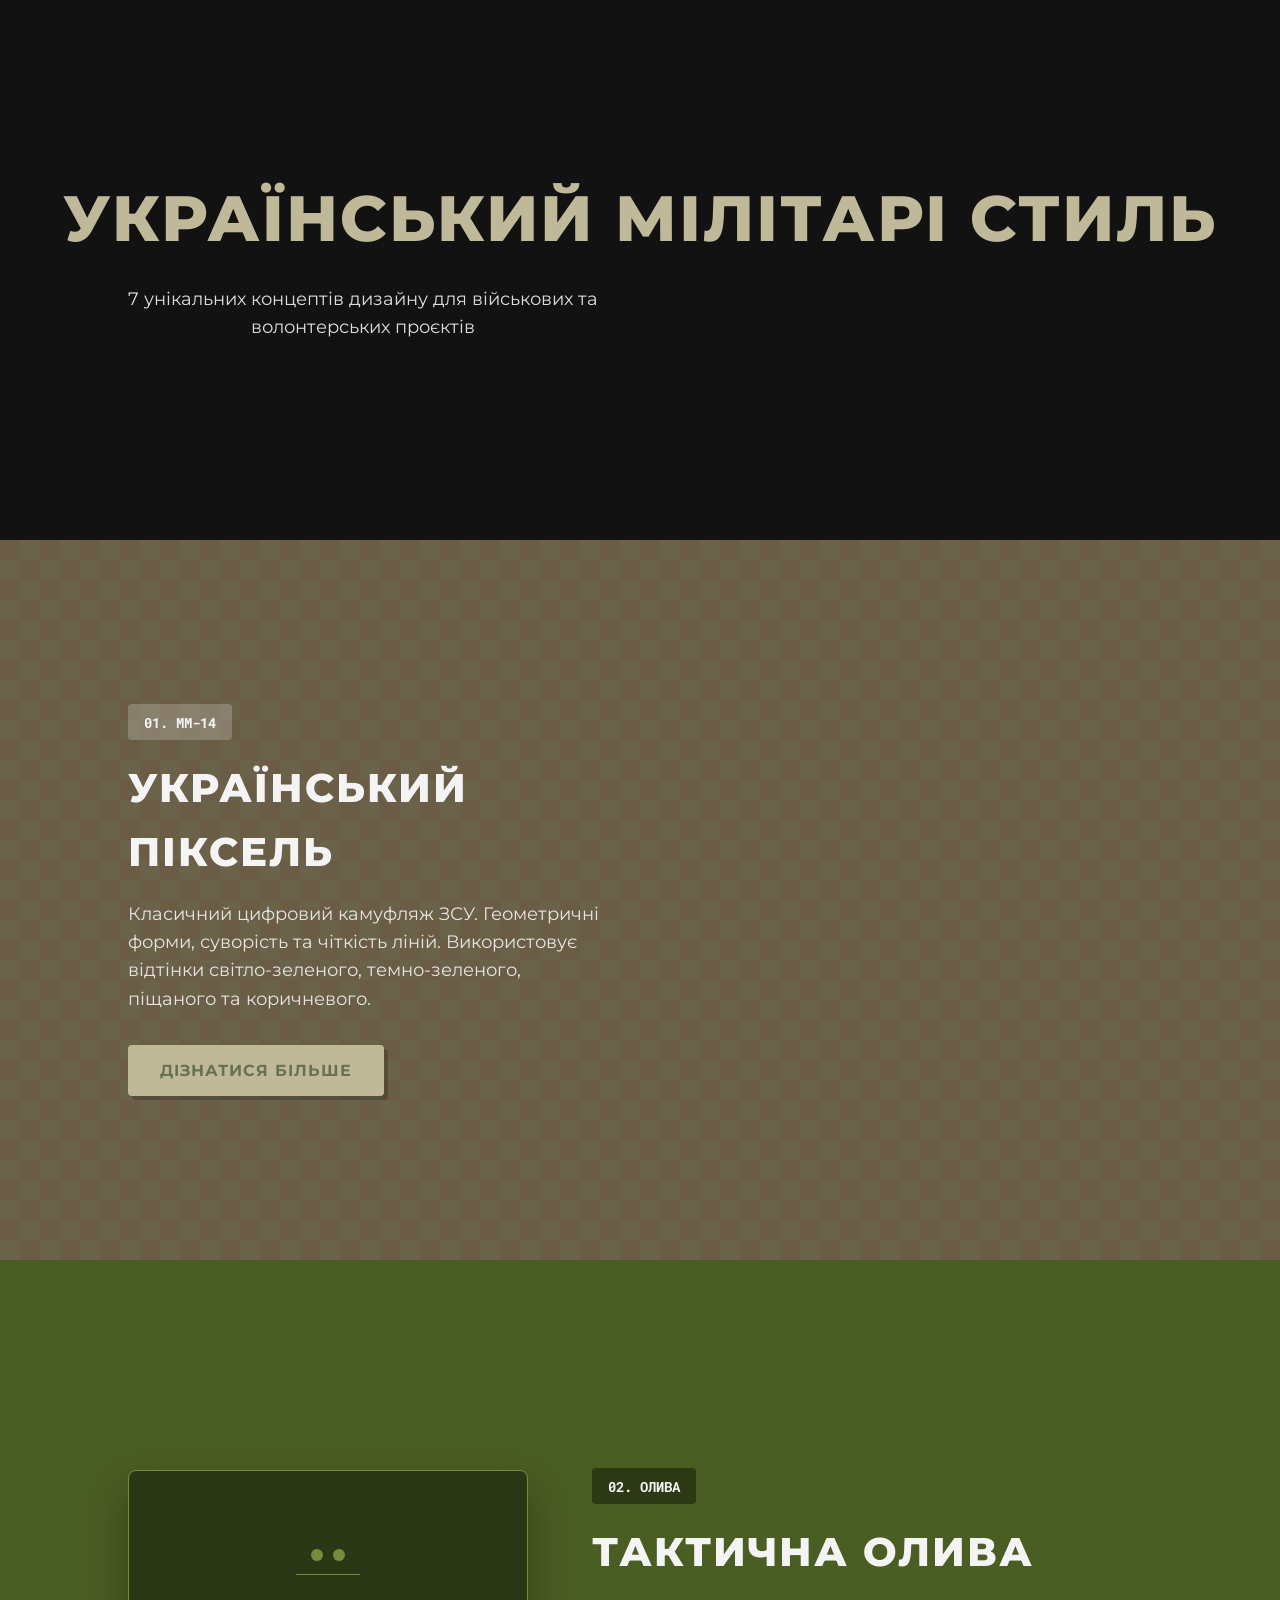
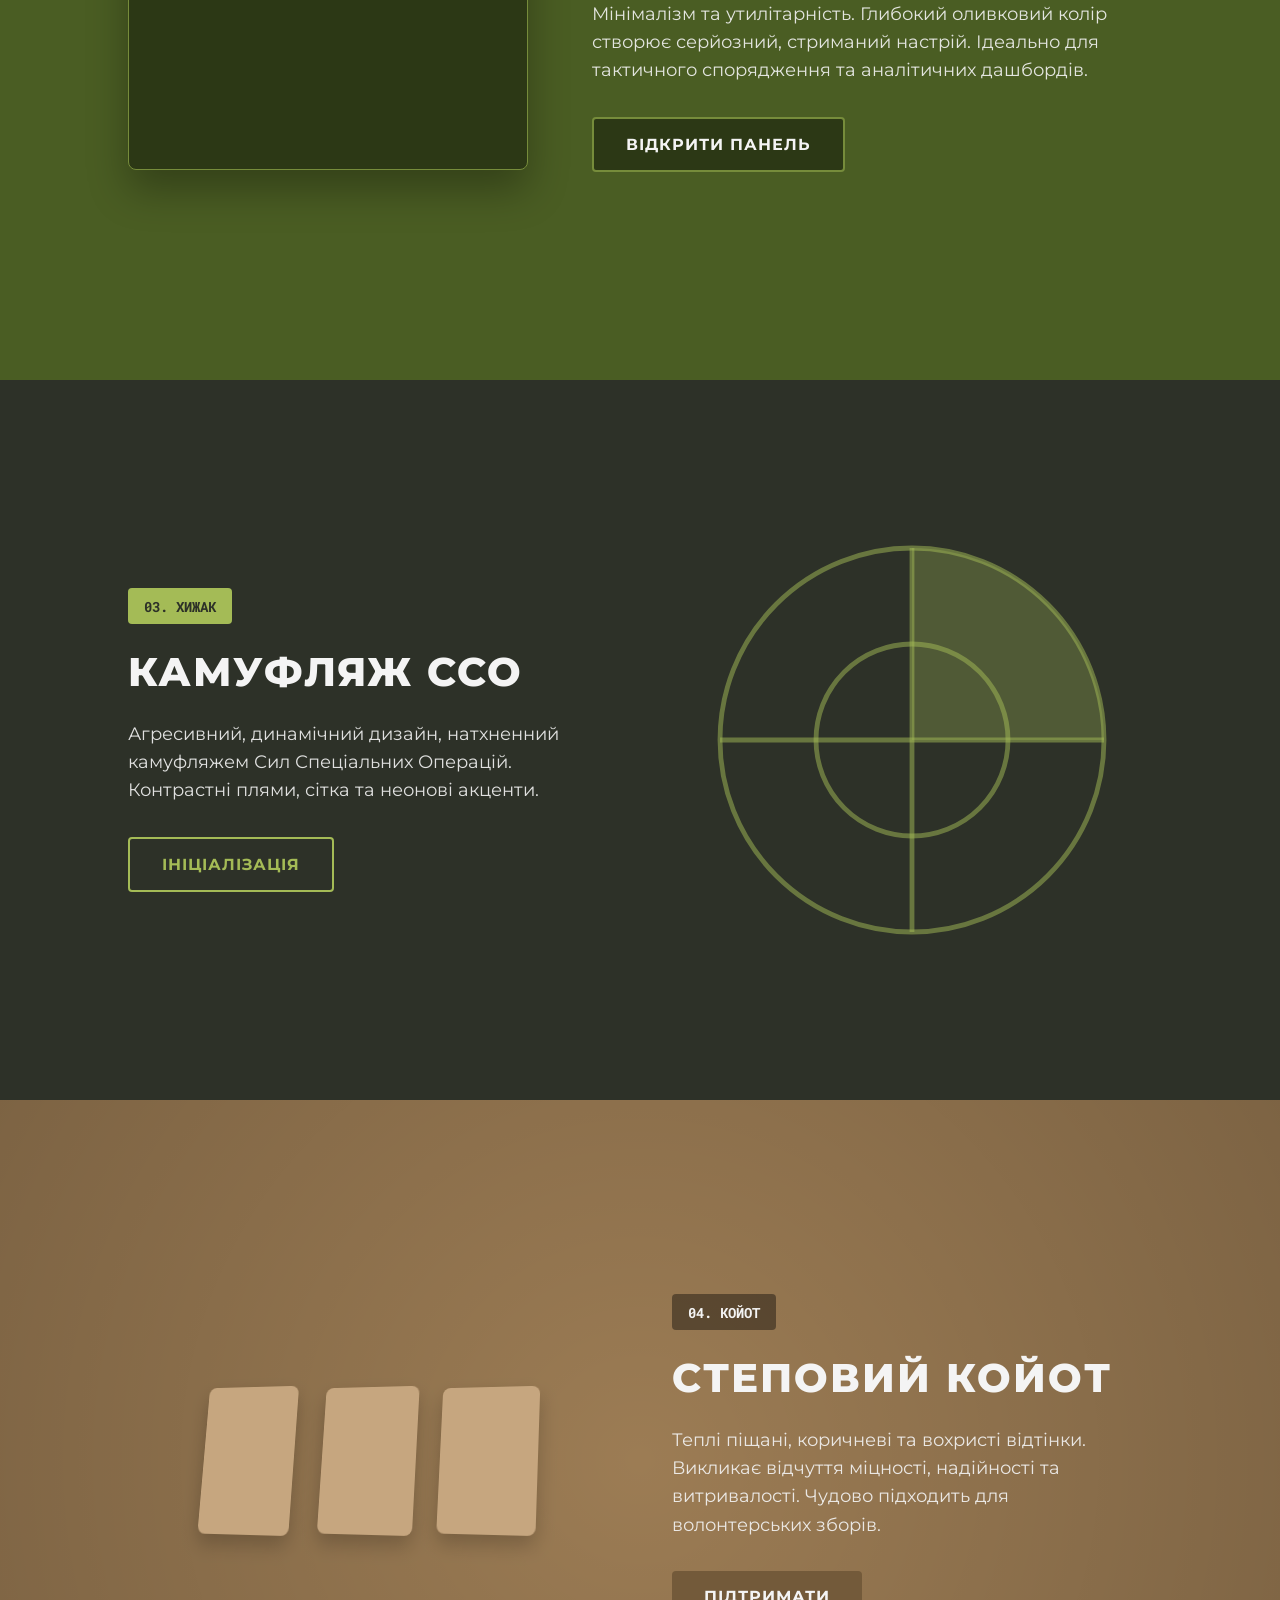
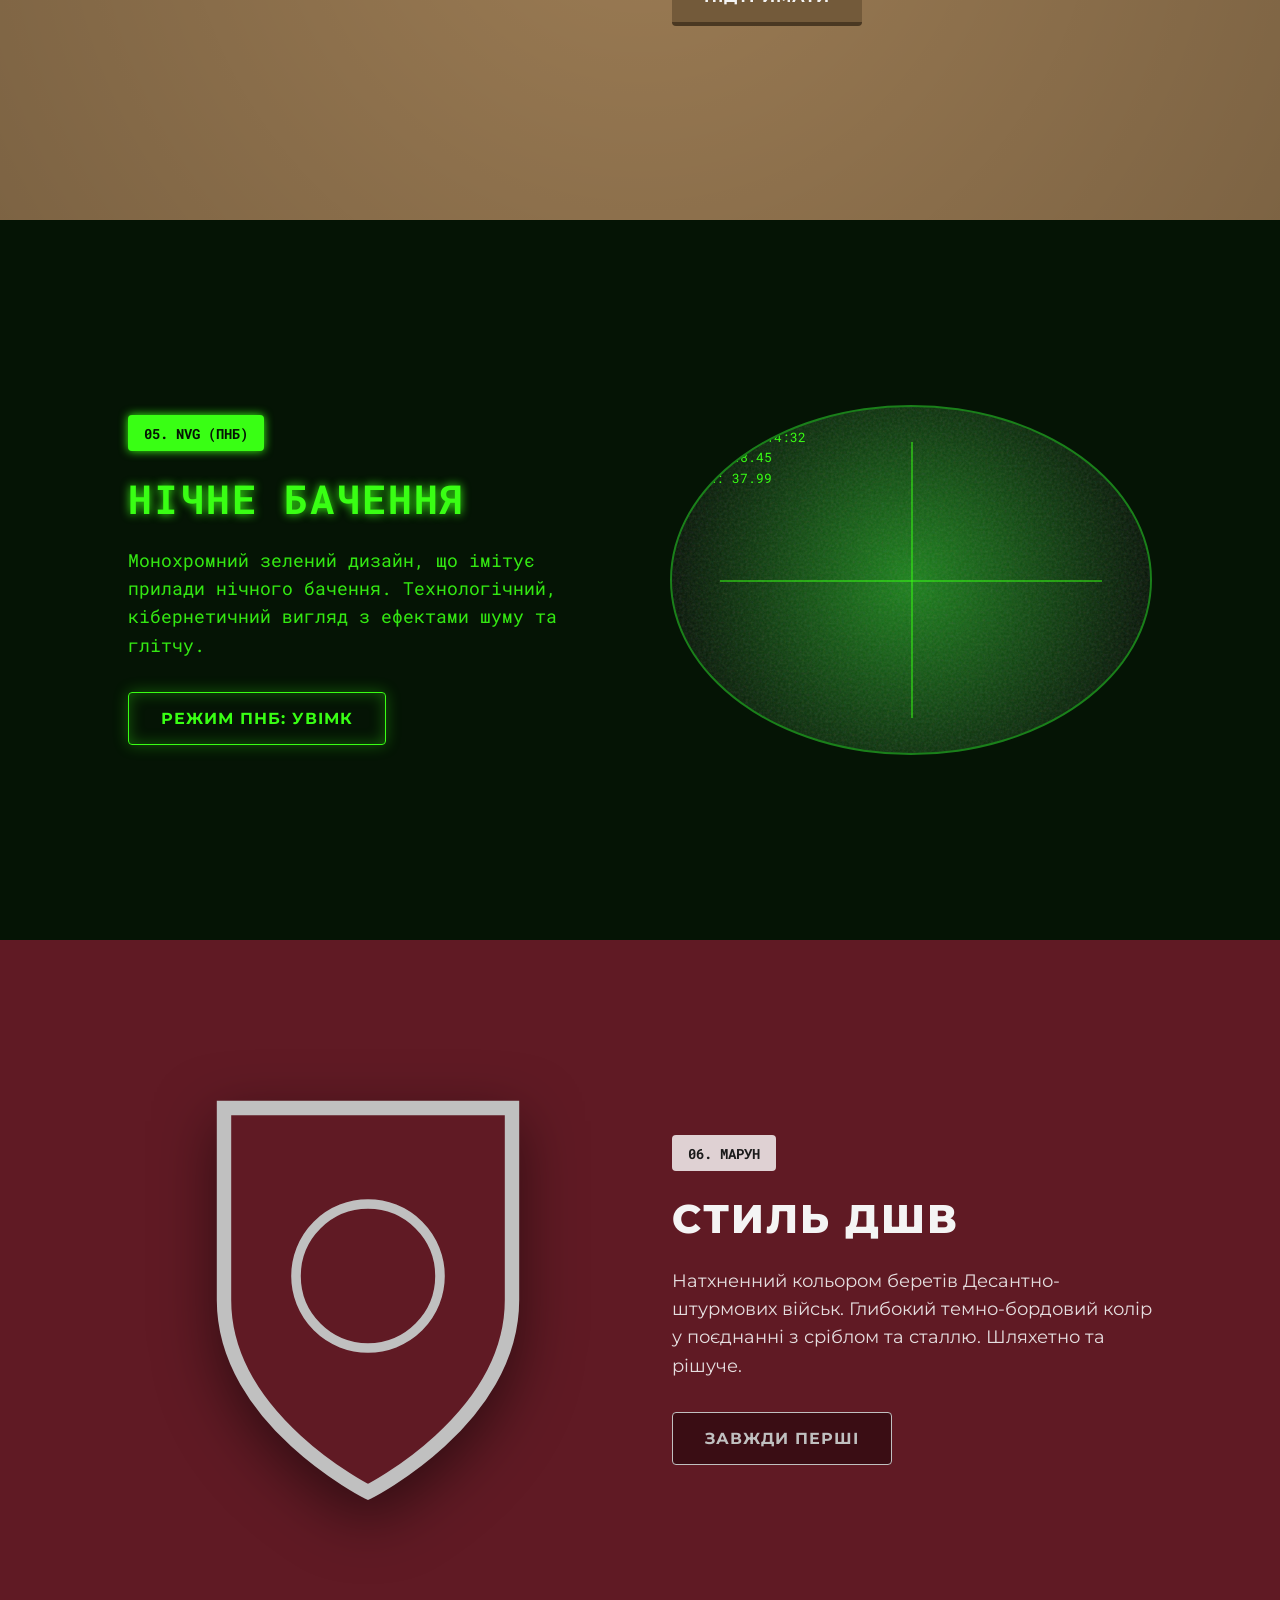
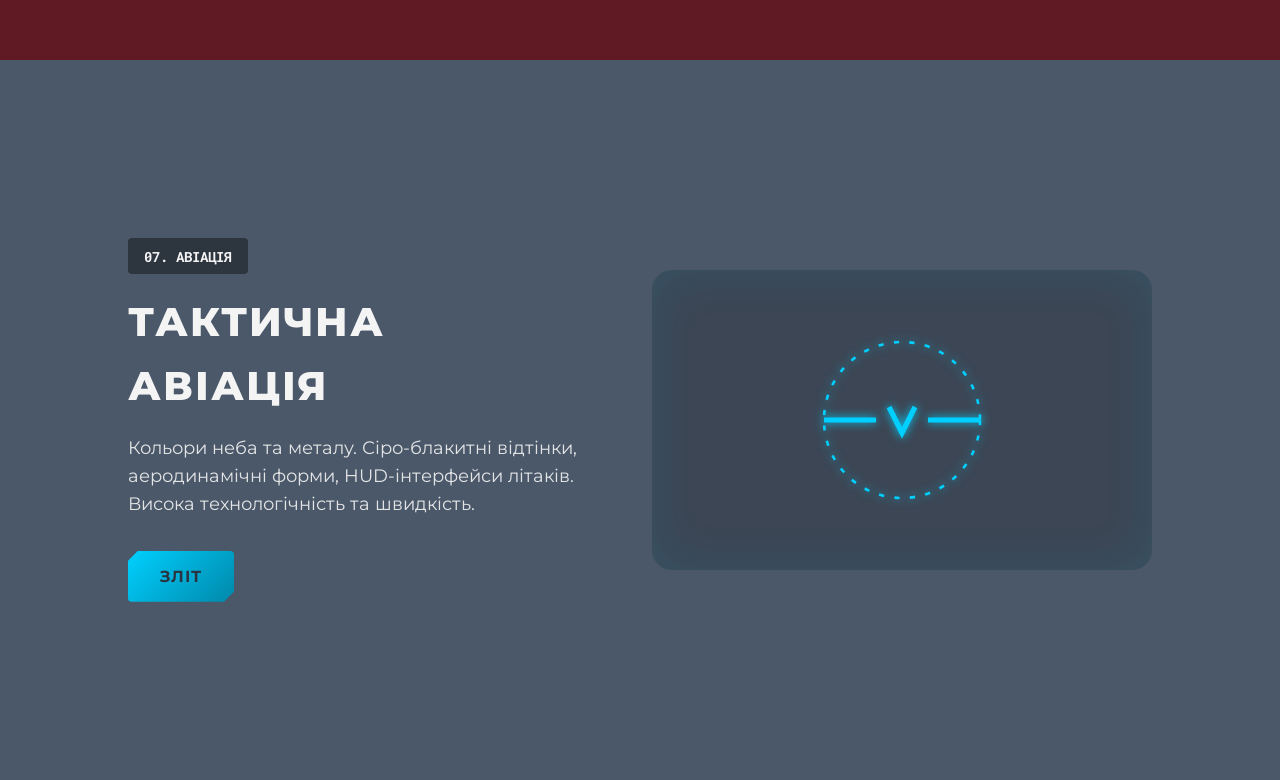
==== index.html @ 03a19be1 "Initial commit: Ukrainian Military Styles" ====
<!DOCTYPE html>
<html lang="uk">
<head>
    <meta charset="UTF-8">
    <meta name="viewport" content="width=device-width, initial-scale=1.0">
    <title>Український Мілітарі Дизайн - 7 Стилів</title>
    <link rel="stylesheet" href="style.css">
    <link href="https://fonts.googleapis.com/css2?family=Montserrat:wght@400;600;800&family=Roboto+Mono:wght@400;700&display=swap" rel="stylesheet">
</head>
<body>
    <header class="hero">
        <div class="hero-content">
            <h1>УКРАЇНСЬКИЙ МІЛІТАРІ СТИЛЬ</h1>
            <p>7 унікальних концептів дизайну для військових та волонтерських проєктів</p>
        </div>
    </header>

    <main class="container">
        <!-- 1. Піксель (ММ-14) -->
        <section class="style-block style-pixel">
            <div class="block-content">
                <div class="badge">01. ММ-14</div>
                <h2>Український Піксель</h2>
                <p>Класичний цифровий камуфляж ЗСУ. Геометричні форми, суворість та чіткість ліній. Використовує відтінки світло-зеленого, темно-зеленого, піщаного та коричневого.</p>
                <button class="btn btn-pixel">ДІЗНАТИСЯ БІЛЬШЕ</button>
            </div>
            <div class="visual-element pixel-grid">
                <div></div><div></div><div></div><div></div>
                <div></div><div></div><div></div><div></div>
                <div></div><div></div><div></div><div></div>
                <div></div><div></div><div></div><div></div>
            </div>
        </section>

        <!-- 2. Олива (Olive Drab) -->
        <section class="style-block style-olive">
            <div class="block-content">
                <div class="badge badge-dark">02. ОЛИВА</div>
                <h2>Тактична Олива</h2>
                <p>Мінімалізм та утилітарність. Глибокий оливковий колір створює серйозний, стриманий настрій. Ідеально для тактичного спорядження та аналітичних дашбордів.</p>
                <button class="btn btn-olive">ВІДКРИТИ ПАНЕЛЬ</button>
            </div>
            <div class="visual-element ui-mockup">
                <div class="ui-header"><span></span><span></span></div>
                <div class="ui-body">
                    <div class="ui-bar" style="width: 80%"></div>
                    <div class="ui-bar" style="width: 60%"></div>
                    <div class="ui-bar" style="width: 90%"></div>
                </div>
            </div>
        </section>

        <!-- 3. Хижак (Predator) -->
        <section class="style-block style-predator">
            <div class="block-content">
                <div class="badge badge-accent">03. ХИЖАК</div>
                <h2>Камуфляж ССО</h2>
                <p>Агресивний, динамічний дизайн, натхненний камуфляжем Сил Спеціальних Операцій. Контрастні плями, сітка та неонові акценти.</p>
                <button class="btn btn-predator">ІНІЦІАЛІЗАЦІЯ</button>
            </div>
            <div class="visual-element predator-mesh">
                <svg viewBox="0 0 100 100" class="radar">
                    <circle cx="50" cy="50" r="40" stroke="rgba(164, 187, 86, 0.5)" stroke-width="1" fill="none" />
                    <circle cx="50" cy="50" r="20" stroke="rgba(164, 187, 86, 0.5)" stroke-width="1" fill="none" />
                    <line x1="50" y1="10" x2="50" y2="90" stroke="rgba(164, 187, 86, 0.5)" stroke-width="1" />
                    <line x1="10" y1="50" x2="90" y2="50" stroke="rgba(164, 187, 86, 0.5)" stroke-width="1" />
                    <path class="scanner" d="M 50 50 L 50 10 A 40 40 0 0 1 90 50 Z" fill="rgba(164, 187, 86, 0.3)" />
                </svg>
            </div>
        </section>

        <!-- 4. Койот (Coyote Brown) -->
        <section class="style-block style-coyote">
            <div class="block-content">
                <div class="badge badge-dark">04. КОЙОТ</div>
                <h2>Степовий Койот</h2>
                <p>Теплі піщані, коричневі та вохристі відтінки. Викликає відчуття міцності, надійності та витривалості. Чудово підходить для волонтерських зборів.</p>
                <button class="btn btn-coyote">ПІДТРИМАТИ</button>
            </div>
            <div class="visual-element coyote-cards">
                <div class="card"></div>
                <div class="card"></div>
                <div class="card"></div>
            </div>
        </section>

        <!-- 5. Нічне Бачення (NVG) -->
        <section class="style-block style-nvg">
            <div class="block-content">
                <div class="badge badge-nvg">05. NVG (ПНБ)</div>
                <h2>Нічне Бачення</h2>
                <p>Монохромний зелений дизайн, що імітує прилади нічного бачення. Технологічний, кібернетичний вигляд з ефектами шуму та глітчу.</p>
                <button class="btn btn-nvg">РЕЖИМ ПНБ: УВІМК</button>
            </div>
            <div class="visual-element nvg-display">
                <div class="noise"></div>
                <div class="crosshair">
                    <div class="ch-h"></div>
                    <div class="ch-v"></div>
                </div>
                <div class="data-stream">
                    REC ◆ 00:14:32<br>
                    LAT: 48.45<br>
                    LON: 37.99
                </div>
            </div>
        </section>

        <!-- 6. Марун (ДШВ) -->
        <section class="style-block style-maroon">
            <div class="block-content">
                <div class="badge badge-light">06. МАРУН</div>
                <h2>Стиль ДШВ</h2>
                <p>Натхненний кольором беретів Десантно-штурмових військ. Глибокий темно-бордовий колір у поєднанні з сріблом та сталлю. Шляхетно та рішуче.</p>
                <button class="btn btn-maroon">ЗАВЖДИ ПЕРШІ</button>
            </div>
            <div class="visual-element maroon-shield">
                <svg viewBox="0 0 100 100">
                    <path d="M 20 10 L 80 10 L 80 50 C 80 75 50 90 50 90 C 50 90 20 75 20 50 Z" fill="#601a24" stroke="#c0c0c0" stroke-width="3"/>
                    <circle cx="50" cy="45" r="15" fill="none" stroke="#c0c0c0" stroke-width="2"/>
                </svg>
            </div>
        </section>

        <!-- 7. Авіація (Сірий/Блакитний) -->
        <section class="style-block style-aviation">
            <div class="block-content">
                <div class="badge badge-dark">07. АВІАЦІЯ</div>
                <h2>Тактична Авіація</h2>
                <p>Кольори неба та металу. Сіро-блакитні відтінки, аеродинамічні форми, HUD-інтерфейси літаків. Висока технологічність та швидкість.</p>
                <button class="btn btn-aviation">ЗЛІТ</button>
            </div>
            <div class="visual-element aviation-hud">
                <svg viewBox="0 0 100 100" class="hud-svg">
                    <line x1="20" y1="50" x2="40" y2="50" stroke="#00d0ff" stroke-width="2"/>
                    <line x1="60" y1="50" x2="80" y2="50" stroke="#00d0ff" stroke-width="2"/>
                    <polyline points="45,45 50,55 55,45" fill="none" stroke="#00d0ff" stroke-width="2"/>
                    <circle cx="50" cy="50" r="30" fill="none" stroke="#00d0ff" stroke-width="1" stroke-dasharray="2,4"/>
                </svg>
            </div>
        </section>
    </main>

    <script src="app.js"></script>
</body>
</html>
---- style.css ----
:root {
    /* Кольорові палітри */
    --pixel-light-green: #aeb493;
    --pixel-dark-green: #687250;
    --pixel-sand: #c0b999;
    --pixel-brown: #6b5c46;
    
    --olive-base: #4a5d23;
    --olive-dark: #2c3815;
    --olive-light: #768c3b;
    
    --predator-bg: #2d3128;
    --predator-spot: #4c5243;
    --predator-accent: #a4bb56;
    
    --coyote-base: #9c7c54;
    --coyote-dark: #735a3a;
    --coyote-light: #c6a67f;
    
    --nvg-bg: #051405;
    --nvg-bright: #39ff14;
    --nvg-dim: #1a801a;
    
    --maroon-base: #601a24;
    --maroon-dark: #3a0d14;
    --maroon-silver: #c0c0c0;
    
    --aviation-bg: #4b5869;
    --aviation-blue: #00d0ff;
    --aviation-dark: #2a3441;

    --text-light: #f4f4f4;
    --text-dark: #1a1a1a;
}

* {
    margin: 0;
    padding: 0;
    box-sizing: border-box;
}

body {
    font-family: 'Montserrat', sans-serif;
    background-color: #121212;
    color: var(--text-light);
    line-height: 1.6;
}

/* Typography */
h1, h2, h3 {
    text-transform: uppercase;
    letter-spacing: 2px;
    font-weight: 800;
}

h2 {
    font-size: 2.5rem;
    margin-bottom: 1rem;
}

p {
    font-size: 1.1rem;
    margin-bottom: 2rem;
    max-width: 600px;
    opacity: 0.9;
}

/* Badge */
.badge {
    display: inline-block;
    padding: 0.4rem 1rem;
    font-family: 'Roboto Mono', monospace;
    font-weight: 700;
    font-size: 0.9rem;
    border-radius: 4px;
    margin-bottom: 1rem;
    background: rgba(255,255,255,0.2);
}

.badge-dark { background: rgba(0,0,0,0.4); }
.badge-light { background: rgba(255,255,255,0.8); color: var(--text-dark); }
.badge-accent { background: var(--predator-accent); color: var(--predator-bg); }
.badge-nvg { background: var(--nvg-bright); color: var(--nvg-bg); text-shadow: none; box-shadow: 0 0 10px var(--nvg-bright); }

/* Buttons */
.btn {
    padding: 1rem 2rem;
    font-family: 'Montserrat', sans-serif;
    font-weight: 700;
    font-size: 1rem;
    text-transform: uppercase;
    border: none;
    border-radius: 4px;
    cursor: pointer;
    transition: all 0.3s ease;
    letter-spacing: 1px;
}

/* Layout */
.hero {
    height: 60vh;
    display: flex;
    align-items: center;
    justify-content: center;
    text-align: center;
    background: linear-gradient(rgba(18,18,18,0.8), rgba(18,18,18,1)), url('https://images.unsplash.com/photo-1599839619722-39751411ea63?q=80&w=2000&auto=format&fit=crop') center/cover;
}

.hero h1 {
    font-size: 4rem;
    margin-bottom: 1rem;
    color: var(--pixel-sand);
}

.container {
    display: flex;
    flex-direction: column;
}

.style-block {
    min-height: 80vh;
    display: flex;
    align-items: center;
    padding: 4rem 10%;
    position: relative;
    overflow: hidden;
    gap: 4rem;
}

.style-block:nth-child(even) {
    flex-direction: row-reverse;
}

.block-content {
    flex: 1;
    z-index: 2;
}

.visual-element {
    flex: 1;
    display: flex;
    justify-content: center;
    align-items: center;
    z-index: 2;
}

/* 1. PIXEL */
.style-pixel {
    background-color: var(--pixel-brown);
    position: relative;
}
.style-pixel::before {
    content: '';
    position: absolute;
    inset: 0;
    background-image: 
        linear-gradient(45deg, var(--pixel-dark-green) 25%, transparent 25%), 
        linear-gradient(-45deg, var(--pixel-dark-green) 25%, transparent 25%), 
        linear-gradient(45deg, transparent 75%, var(--pixel-dark-green) 75%), 
        linear-gradient(-45deg, transparent 75%, var(--pixel-dark-green) 75%);
    background-size: 40px 40px;
    background-position: 0 0, 0 20px, 20px -20px, -20px 0px;
    opacity: 0.3;
}
.btn-pixel {
    background-color: var(--pixel-sand);
    color: var(--pixel-dark-green);
    box-shadow: 4px 4px 0 rgba(0,0,0,0.2);
}
.btn-pixel:hover {
    transform: translate(2px, 2px);
    box-shadow: 2px 2px 0 rgba(0,0,0,0.2);
}
.pixel-grid {
    display: grid;
    grid-template-columns: repeat(4, 1fr);
    gap: 5px;
    width: 300px;
    height: 300px;
}
.pixel-grid div {
    background: var(--pixel-light-green);
    transition: all 0.3s ease;
}
.pixel-grid div:nth-child(2n) { background: var(--pixel-sand); }
.pixel-grid div:nth-child(3n) { background: var(--pixel-dark-green); }
.pixel-grid div:hover { transform: scale(0.95); opacity: 0.8; }


/* 2. OLIVE */
.style-olive {
    background-color: var(--olive-base);
}
.btn-olive {
    background-color: var(--olive-dark);
    color: var(--text-light);
    border: 2px solid var(--olive-light);
}
.btn-olive:hover {
    background-color: var(--olive-light);
}
.ui-mockup {
    background: var(--olive-dark);
    width: 100%;
    max-width: 400px;
    height: 300px;
    border-radius: 8px;
    border: 1px solid var(--olive-light);
    display: flex;
    flex-direction: column;
    box-shadow: 0 20px 40px rgba(0,0,0,0.3);
}
.ui-header {
    height: 40px;
    border-bottom: 1px solid var(--olive-light);
    display: flex;
    align-items: center;
    padding: 0 15px;
    gap: 10px;
}
.ui-header span {
    width: 12px;
    height: 12px;
    border-radius: 50%;
    background: var(--olive-light);
}
.ui-body {
    padding: 20px;
    display: flex;
    flex-direction: column;
    gap: 15px;
}
.ui-bar {
    height: 20px;
    background: var(--olive-base);
    border-radius: 4px;
}


/* 3. PREDATOR */
.style-predator {
    background-color: var(--predator-bg);
}
.btn-predator {
    background-color: transparent;
    color: var(--predator-accent);
    border: 2px solid var(--predator-accent);
    position: relative;
    overflow: hidden;
}
.btn-predator::before {
    content: '';
    position: absolute;
    top: 0; left: -100%; width: 100%; height: 100%;
    background: var(--predator-accent);
    transition: all 0.3s ease;
    z-index: -1;
}
.btn-predator:hover::before { left: 0; }
.btn-predator:hover { color: var(--predator-bg); }

.predator-mesh {
    width: 300px;
    height: 300px;
}
.scanner {
    transform-origin: 50px 50px;
    animation: scan 4s linear infinite;
}
@keyframes scan {
    100% { transform: rotate(360deg); }
}


/* 4. COYOTE */
.style-coyote {
    background-color: var(--coyote-base);
    background-image: radial-gradient(circle at center, transparent 0%, rgba(0,0,0,0.2) 100%);
}
.btn-coyote {
    background-color: var(--coyote-dark);
    color: var(--text-light);
    border-bottom: 4px solid #4a3822;
}
.btn-coyote:active {
    border-bottom: 0;
    transform: translateY(4px);
}
.coyote-cards {
    display: flex;
    gap: 20px;
    perspective: 1000px;
}
.card {
    width: 100px;
    height: 150px;
    background: var(--coyote-light);
    border-radius: 8px;
    box-shadow: 0 10px 20px rgba(0,0,0,0.2);
    transform: rotateY(-20deg) rotateX(10deg);
    transition: all 0.5s ease;
}
.card:hover {
    transform: rotateY(0) rotateX(0) scale(1.1);
    background: var(--coyote-dark);
}


/* 5. NVG */
.style-nvg {
    background-color: var(--nvg-bg);
    color: var(--nvg-bright);
    font-family: 'Roboto Mono', monospace;
}
.style-nvg h2 { text-shadow: 0 0 10px var(--nvg-bright); }
.btn-nvg {
    background-color: transparent;
    color: var(--nvg-bright);
    border: 1px solid var(--nvg-bright);
    box-shadow: 0 0 15px rgba(57, 255, 20, 0.3), inset 0 0 15px rgba(57, 255, 20, 0.3);
}
.btn-nvg:hover {
    background-color: var(--nvg-bright);
    color: var(--nvg-bg);
    box-shadow: 0 0 25px rgba(57, 255, 20, 0.6);
}
.nvg-display {
    width: 350px;
    height: 350px;
    border: 2px solid var(--nvg-dim);
    border-radius: 50%;
    position: relative;
    overflow: hidden;
    background: radial-gradient(circle, var(--nvg-dim) 0%, var(--nvg-bg) 80%);
}
.noise {
    position: absolute;
    inset: 0;
    background-image: url('data:image/svg+xml,%3Csvg viewBox="0 0 200 200" xmlns="http://www.w3.org/2000/svg"%3E%3Cfilter id="noiseFilter"%3E%3CfeTurbulence type="fractalNoise" baseFrequency="0.65" numOctaves="3" stitchTiles="stitch"/%3E%3C/filter%3E%3Crect width="100%25" height="100%25" filter="url(%23noiseFilter)" opacity="0.15"/%3E%3C/svg%3E');
    pointer-events: none;
}
.crosshair {
    position: absolute; inset: 0;
}
.ch-h {
    position: absolute; top: 50%; left: 10%; right: 10%; height: 2px; background: var(--nvg-bright); opacity: 0.5;
}
.ch-v {
    position: absolute; left: 50%; top: 10%; bottom: 10%; width: 2px; background: var(--nvg-bright); opacity: 0.5;
}
.data-stream {
    position: absolute; top: 20px; left: 20px; font-size: 0.8rem;
}


/* 6. MAROON */
.style-maroon {
    background-color: var(--maroon-base);
}
.btn-maroon {
    background-color: var(--maroon-dark);
    color: var(--maroon-silver);
    border: 1px solid var(--maroon-silver);
}
.btn-maroon:hover {
    background-color: var(--maroon-silver);
    color: var(--maroon-dark);
}
.maroon-shield {
    width: 250px;
    height: 250px;
    filter: drop-shadow(0 20px 30px rgba(0,0,0,0.5));
    transition: transform 0.5s;
}
.maroon-shield:hover {
    transform: translateY(-10px);
}


/* 7. AVIATION */
.style-aviation {
    background-color: var(--aviation-bg);
}
.btn-aviation {
    background: linear-gradient(135deg, var(--aviation-blue), #0088aa);
    color: var(--aviation-dark);
    clip-path: polygon(10px 0, 100% 0, 100% calc(100% - 10px), calc(100% - 10px) 100%, 0 100%, 0 10px);
}
.btn-aviation:hover {
    filter: brightness(1.2);
}
.aviation-hud {
    width: 300px;
    height: 300px;
    background: rgba(0,0,0,0.2);
    border-radius: 20px;
    padding: 20px;
    box-shadow: inset 0 0 50px rgba(0,208,255,0.1);
}
.hud-svg {
    width: 100%; height: 100%;
    filter: drop-shadow(0 0 5px var(--aviation-blue));
}

/* Responsive */
@media (max-width: 768px) {
    .hero {
        height: 50vh;
        padding: 0 5%;
    }
    .hero h1 { 
        font-size: 2.2rem; 
        line-height: 1.2;
    }
    .hero p {
        font-size: 1rem;
    }
    
    .style-block, .style-block:nth-child(even) {
        flex-direction: column;
        text-align: center;
        padding: 3rem 5%;
        gap: 2rem;
    }
    
    .block-content h2 {
        font-size: 1.8rem;
    }
    
    .block-content p {
        font-size: 1rem;
        margin-bottom: 1.5rem;
    }

    .visual-element {
        transform: scale(0.85);
        margin-top: -1rem;
    }

    .coyote-cards {
        flex-direction: column;
        align-items: center;
        gap: 15px;
        perspective: none;
    }
    .card {
        transform: none !important;
        width: 120px;
        height: 80px;
    }
}

@media (max-width: 480px) {
    .hero h1 { 
        font-size: 1.8rem; 
    }
    .visual-element {
        transform: scale(0.7);
    }
    .btn {
        width: 100%;
        padding: 1rem;
    }
}
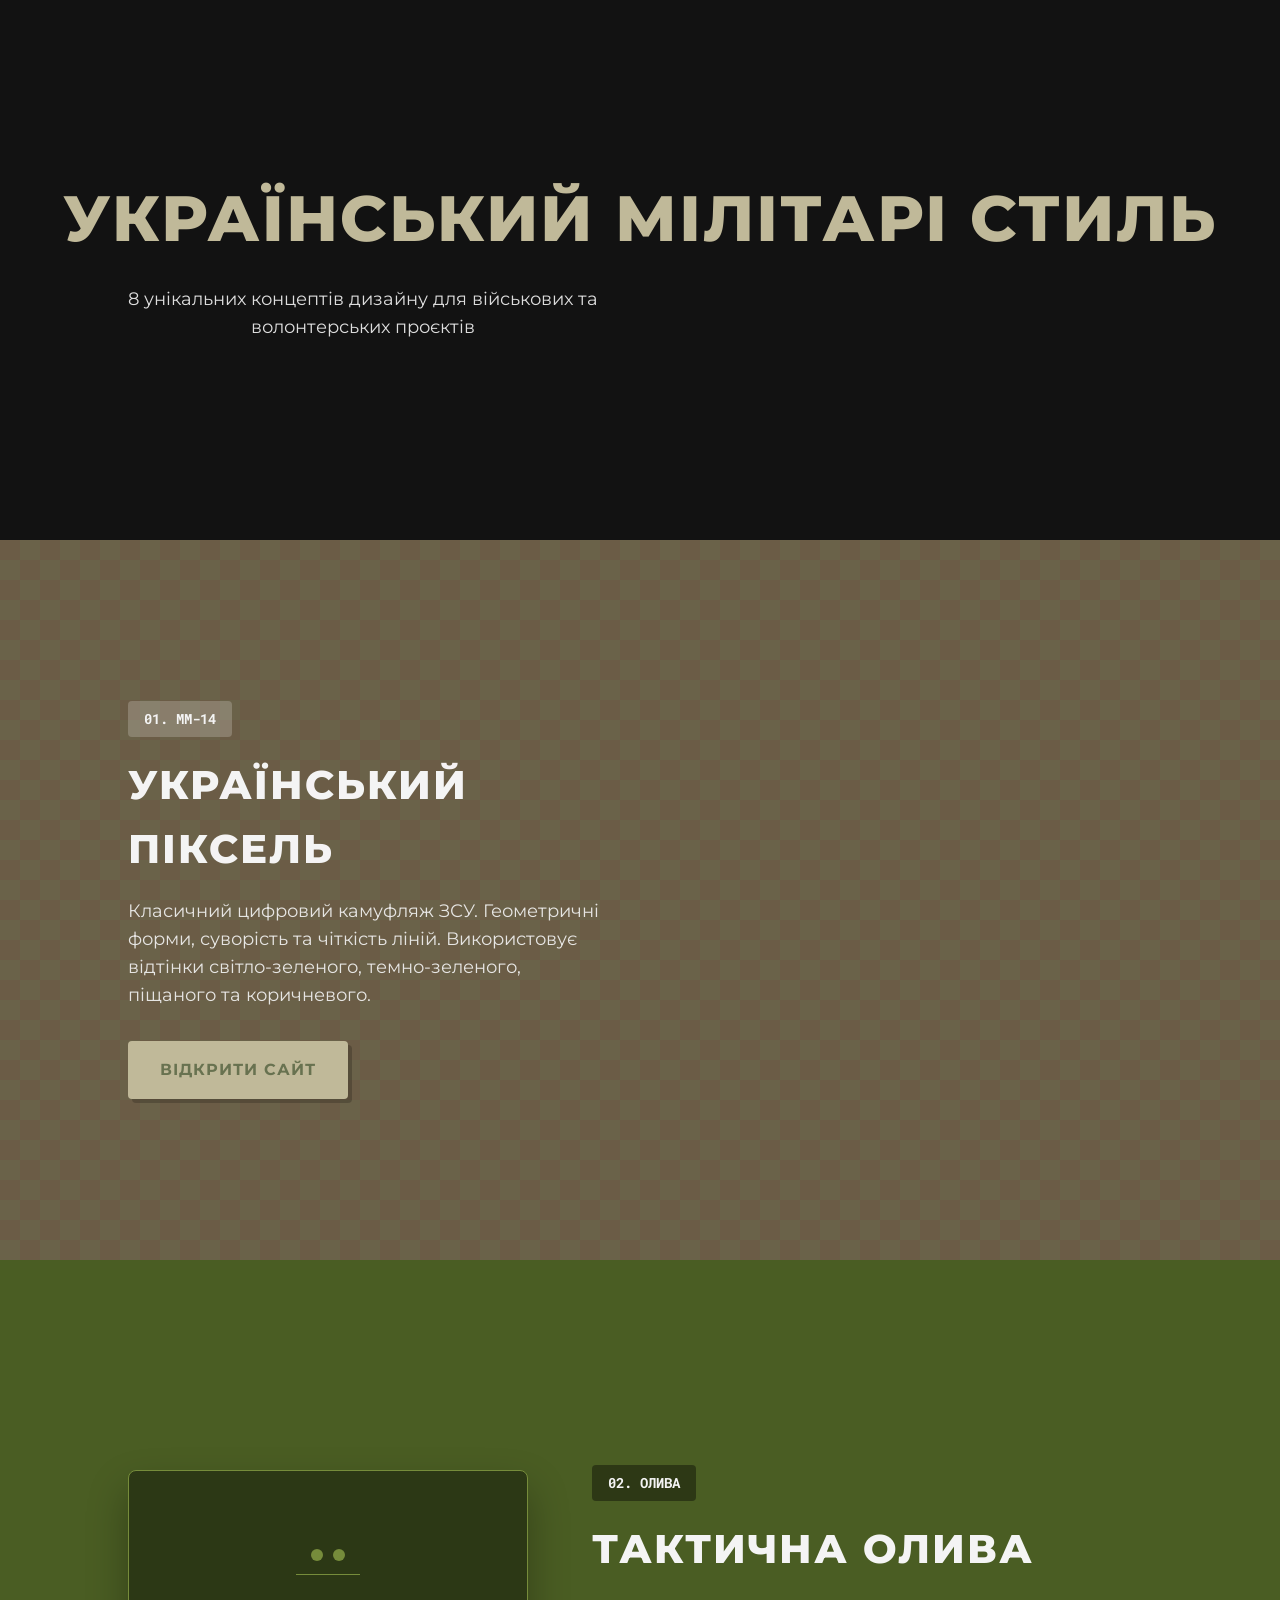
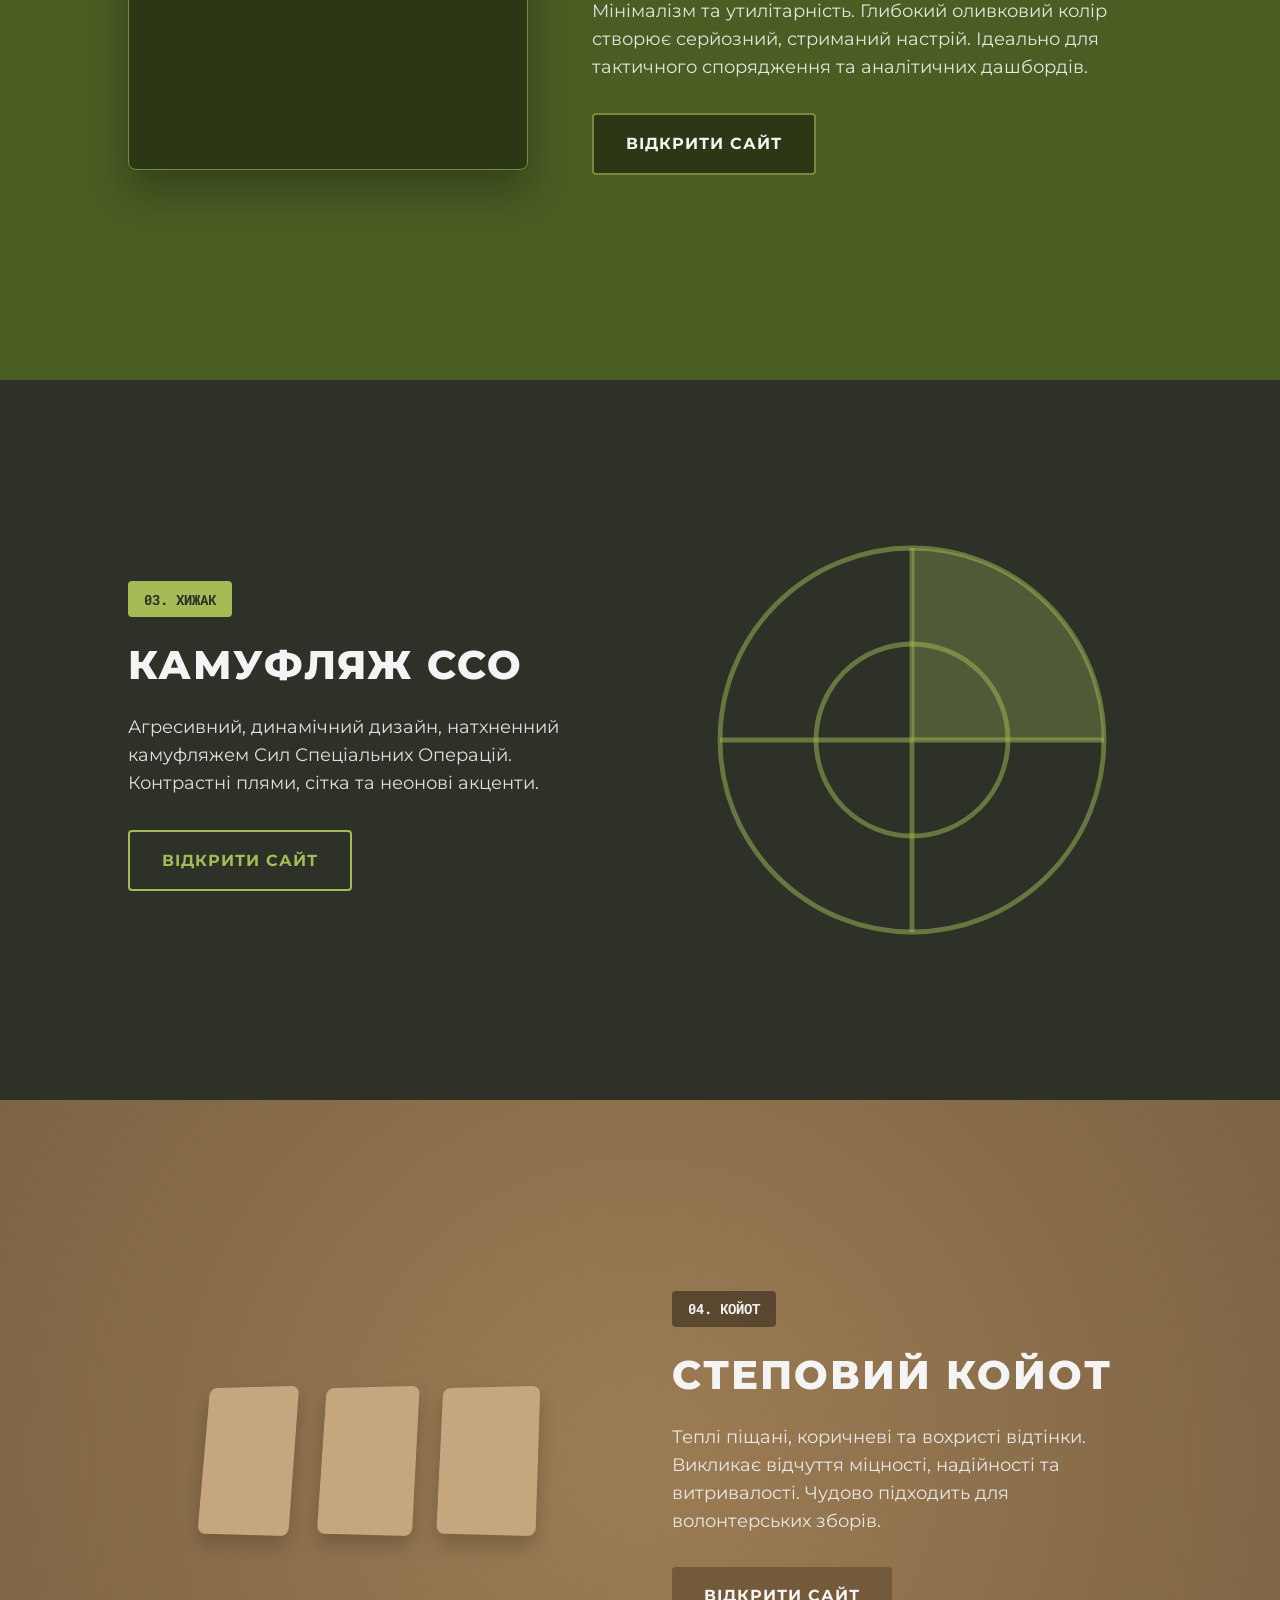
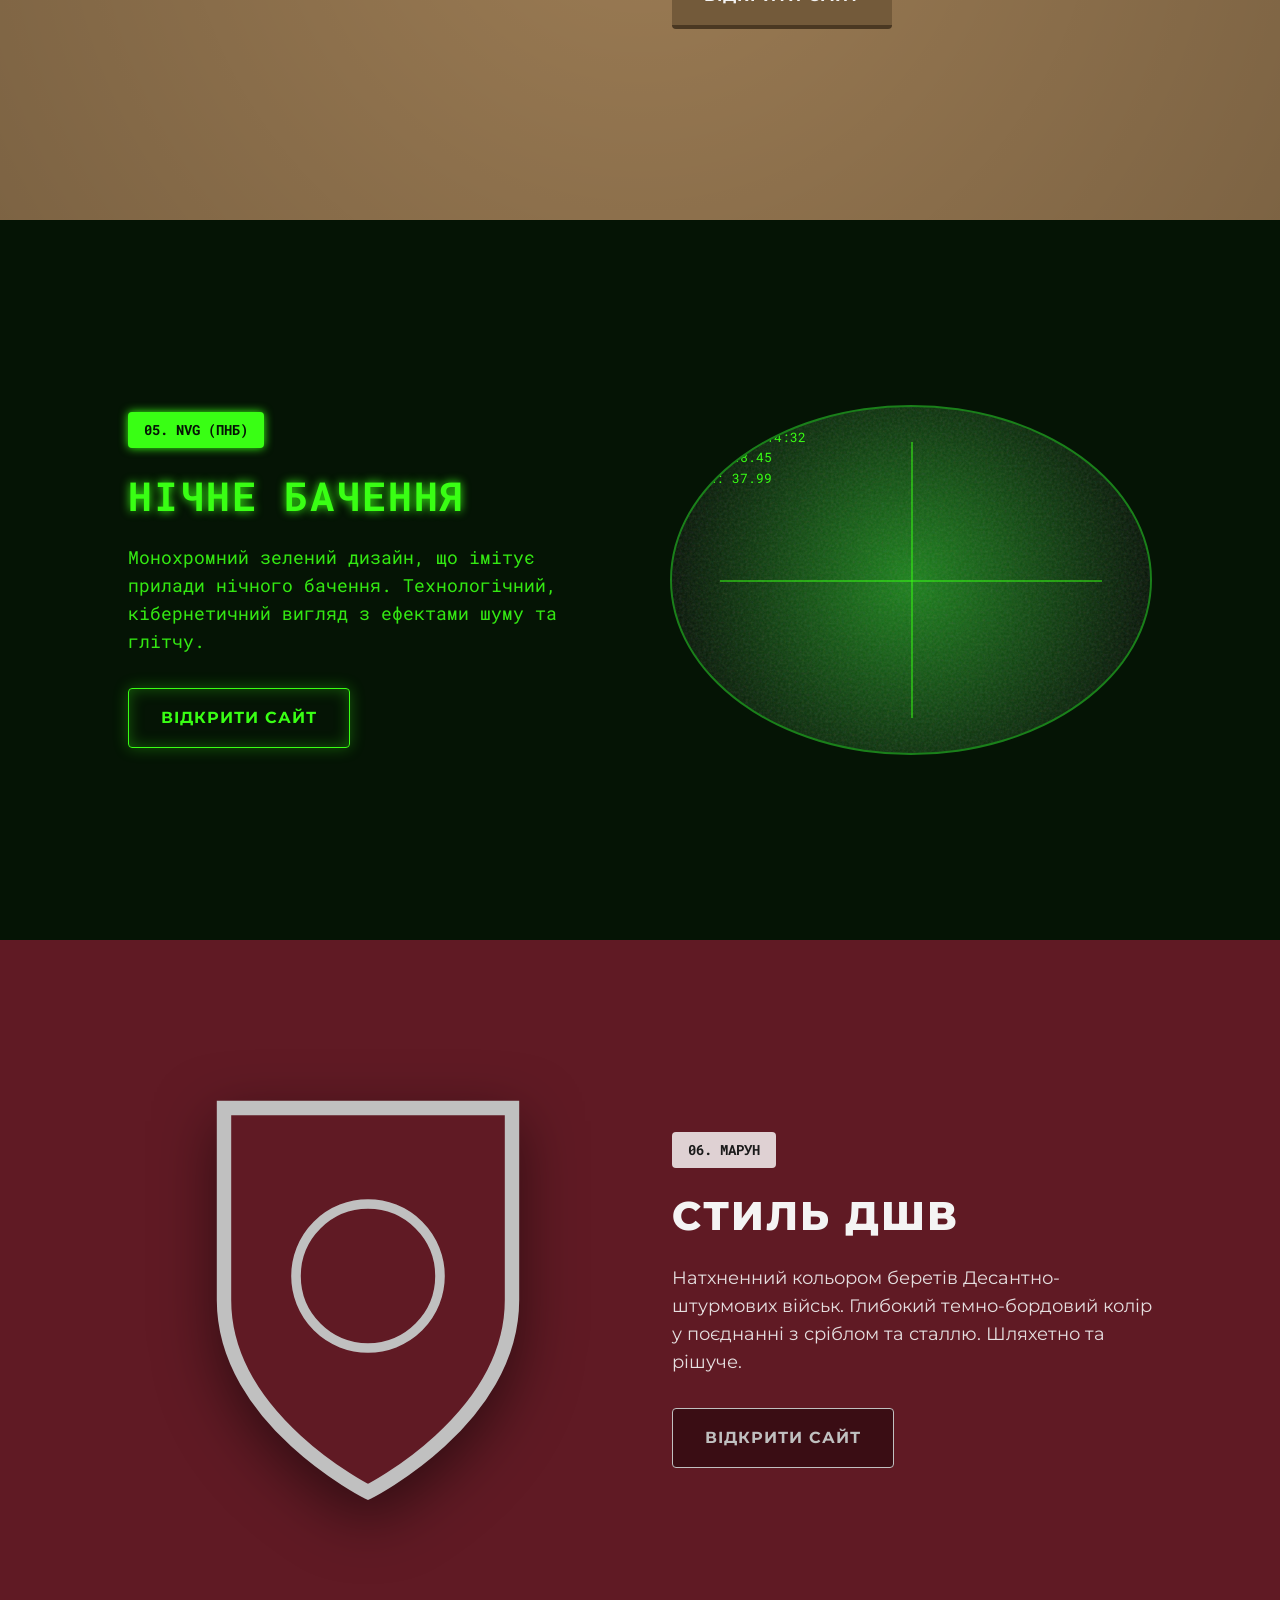
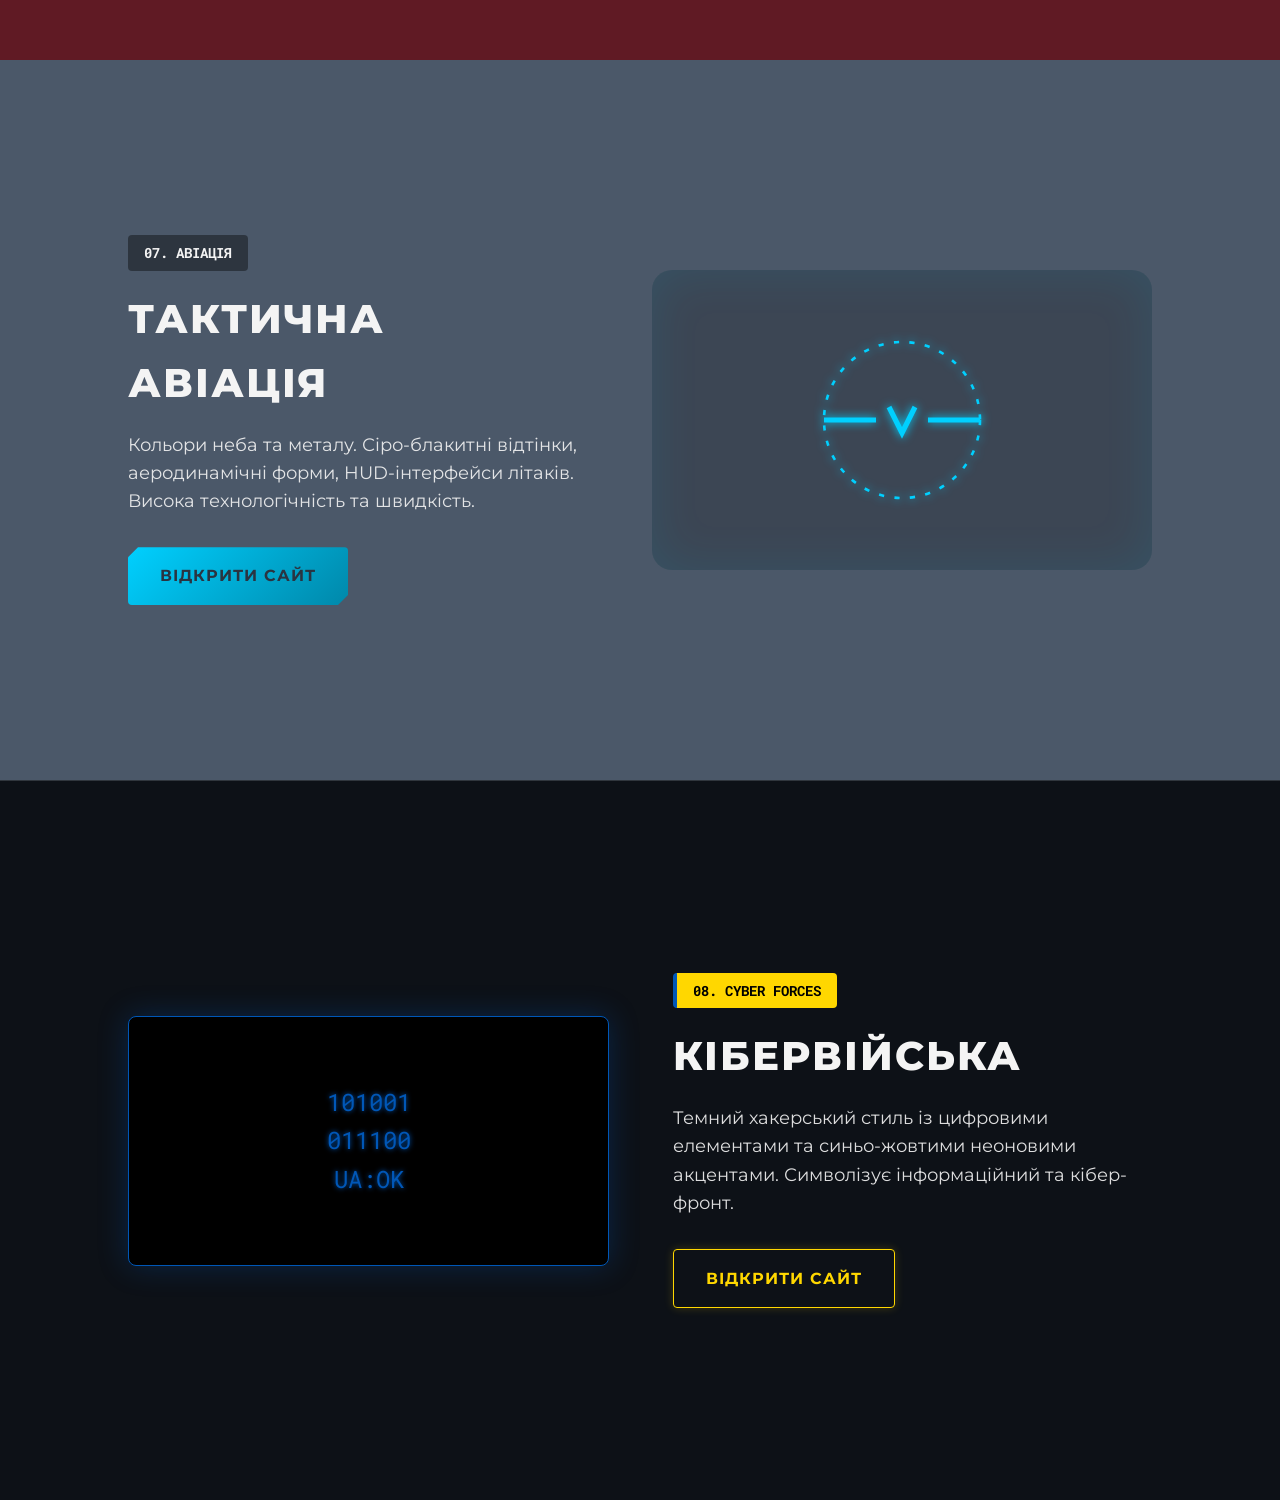
==== commit 0b05a25a: "Add 8 individual pages for each style" ====
--- a/index.html
+++ b/index.html
@@ -3,7 +3,7 @@
 <head>
     <meta charset="UTF-8">
     <meta name="viewport" content="width=device-width, initial-scale=1.0">
-    <title>Український Мілітарі Дизайн - 7 Стилів</title>
+    <title>Український Мілітарі Дизайн - 8 Стилів</title>
     <link rel="stylesheet" href="style.css">
     <link href="https://fonts.googleapis.com/css2?family=Montserrat:wght@400;600;800&family=Roboto+Mono:wght@400;700&display=swap" rel="stylesheet">
 </head>
@@ -11,7 +11,7 @@
     <header class="hero">
         <div class="hero-content">
             <h1>УКРАЇНСЬКИЙ МІЛІТАРІ СТИЛЬ</h1>
-            <p>7 унікальних концептів дизайну для військових та волонтерських проєктів</p>
+            <p>8 унікальних концептів дизайну для військових та волонтерських проєктів</p>
         </div>
     </header>
 
@@ -22,7 +22,7 @@
                 <div class="badge">01. ММ-14</div>
                 <h2>Український Піксель</h2>
                 <p>Класичний цифровий камуфляж ЗСУ. Геометричні форми, суворість та чіткість ліній. Використовує відтінки світло-зеленого, темно-зеленого, піщаного та коричневого.</p>
-                <button class="btn btn-pixel">ДІЗНАТИСЯ БІЛЬШЕ</button>
+                <a href="pixel.html" class="btn btn-pixel">ВІДКРИТИ САЙТ</a>
             </div>
             <div class="visual-element pixel-grid">
                 <div></div><div></div><div></div><div></div>
@@ -38,7 +38,7 @@
                 <div class="badge badge-dark">02. ОЛИВА</div>
                 <h2>Тактична Олива</h2>
                 <p>Мінімалізм та утилітарність. Глибокий оливковий колір створює серйозний, стриманий настрій. Ідеально для тактичного спорядження та аналітичних дашбордів.</p>
-                <button class="btn btn-olive">ВІДКРИТИ ПАНЕЛЬ</button>
+                <a href="olive.html" class="btn btn-olive">ВІДКРИТИ САЙТ</a>
             </div>
             <div class="visual-element ui-mockup">
                 <div class="ui-header"><span></span><span></span></div>
@@ -56,7 +56,7 @@
                 <div class="badge badge-accent">03. ХИЖАК</div>
                 <h2>Камуфляж ССО</h2>
                 <p>Агресивний, динамічний дизайн, натхненний камуфляжем Сил Спеціальних Операцій. Контрастні плями, сітка та неонові акценти.</p>
-                <button class="btn btn-predator">ІНІЦІАЛІЗАЦІЯ</button>
+                <a href="predator.html" class="btn btn-predator">ВІДКРИТИ САЙТ</a>
             </div>
             <div class="visual-element predator-mesh">
                 <svg viewBox="0 0 100 100" class="radar">
@@ -75,7 +75,7 @@
                 <div class="badge badge-dark">04. КОЙОТ</div>
                 <h2>Степовий Койот</h2>
                 <p>Теплі піщані, коричневі та вохристі відтінки. Викликає відчуття міцності, надійності та витривалості. Чудово підходить для волонтерських зборів.</p>
-                <button class="btn btn-coyote">ПІДТРИМАТИ</button>
+                <a href="coyote.html" class="btn btn-coyote">ВІДКРИТИ САЙТ</a>
             </div>
             <div class="visual-element coyote-cards">
                 <div class="card"></div>
@@ -90,7 +90,7 @@
                 <div class="badge badge-nvg">05. NVG (ПНБ)</div>
                 <h2>Нічне Бачення</h2>
                 <p>Монохромний зелений дизайн, що імітує прилади нічного бачення. Технологічний, кібернетичний вигляд з ефектами шуму та глітчу.</p>
-                <button class="btn btn-nvg">РЕЖИМ ПНБ: УВІМК</button>
+                <a href="nvg.html" class="btn btn-nvg">ВІДКРИТИ САЙТ</a>
             </div>
             <div class="visual-element nvg-display">
                 <div class="noise"></div>
@@ -112,7 +112,7 @@
                 <div class="badge badge-light">06. МАРУН</div>
                 <h2>Стиль ДШВ</h2>
                 <p>Натхненний кольором беретів Десантно-штурмових військ. Глибокий темно-бордовий колір у поєднанні з сріблом та сталлю. Шляхетно та рішуче.</p>
-                <button class="btn btn-maroon">ЗАВЖДИ ПЕРШІ</button>
+                <a href="maroon.html" class="btn btn-maroon">ВІДКРИТИ САЙТ</a>
             </div>
             <div class="visual-element maroon-shield">
                 <svg viewBox="0 0 100 100">
@@ -128,7 +128,7 @@
                 <div class="badge badge-dark">07. АВІАЦІЯ</div>
                 <h2>Тактична Авіація</h2>
                 <p>Кольори неба та металу. Сіро-блакитні відтінки, аеродинамічні форми, HUD-інтерфейси літаків. Висока технологічність та швидкість.</p>
-                <button class="btn btn-aviation">ЗЛІТ</button>
+                <a href="aviation.html" class="btn btn-aviation">ВІДКРИТИ САЙТ</a>
             </div>
             <div class="visual-element aviation-hud">
                 <svg viewBox="0 0 100 100" class="hud-svg">
@@ -139,6 +139,19 @@
                 </svg>
             </div>
         </section>
+        
+        <!-- 8. Кібервійська -->
+        <section class="style-block style-cyber">
+            <div class="block-content">
+                <div class="badge badge-cyber">08. CYBER FORCES</div>
+                <h2>Кібервійська</h2>
+                <p>Темний хакерський стиль із цифровими елементами та синьо-жовтими неоновими акцентами. Символізує інформаційний та кібер-фронт.</p>
+                <a href="cyber.html" class="btn btn-cyber">ВІДКРИТИ САЙТ</a>
+            </div>
+            <div class="visual-element cyber-matrix">
+                <div class="matrix-code">101001<br>011100<br>UA:OK</div>
+            </div>
+        </section>
     </main>
 
     <script src="app.js"></script>
--- a/style.css
+++ b/style.css
@@ -81,9 +81,13 @@
 .badge-light { background: rgba(255,255,255,0.8); color: var(--text-dark); }
 .badge-accent { background: var(--predator-accent); color: var(--predator-bg); }
 .badge-nvg { background: var(--nvg-bright); color: var(--nvg-bg); text-shadow: none; box-shadow: 0 0 10px var(--nvg-bright); }
+.badge-cyber { background: #ffd700; color: #000; text-shadow: none; border-left: 4px solid #0057b7; }
 
 /* Buttons */
 .btn {
+    display: inline-block;
+    text-align: center;
+    text-decoration: none;
     padding: 1rem 2rem;
     font-family: 'Montserrat', sans-serif;
     font-weight: 700;
@@ -402,6 +406,73 @@
     filter: drop-shadow(0 0 5px var(--aviation-blue));
 }
 
+/* 8. CYBER */
+.style-cyber {
+    background-color: #0d1117;
+    border-top: 1px solid #30363d;
+}
+.btn-cyber {
+    background: transparent;
+    color: #ffd700;
+    border: 1px solid #ffd700;
+    box-shadow: 0 0 10px rgba(255,215,0,0.2);
+}
+.btn-cyber:hover {
+    background: #ffd700;
+    color: #0d1117;
+    box-shadow: 0 0 20px rgba(255,215,0,0.5);
+}
+.cyber-matrix {
+    width: 250px;
+    height: 250px;
+    background: #000;
+    border: 1px solid #0057b7;
+    border-radius: 8px;
+    display: flex;
+    justify-content: center;
+    align-items: center;
+    box-shadow: 0 0 30px rgba(0,87,183,0.3);
+}
+.matrix-code {
+    font-family: 'Roboto Mono', monospace;
+    color: #0057b7;
+    font-size: 1.5rem;
+    text-align: center;
+    text-shadow: 0 0 5px #0057b7;
+    animation: blink 2s infinite;
+}
+@keyframes blink {
+    0%, 100% { opacity: 1; }
+    50% { opacity: 0.5; }
+}
+
+/* Page Specific Header */
+.page-hero {
+    min-height: 100vh;
+    display: flex;
+    flex-direction: column;
+    justify-content: center;
+    align-items: center;
+    text-align: center;
+    padding: 2rem;
+}
+.back-btn {
+    position: absolute;
+    top: 2rem;
+    left: 2rem;
+    padding: 0.5rem 1rem;
+    background: rgba(255,255,255,0.1);
+    color: #fff;
+    text-decoration: none;
+    border-radius: 4px;
+    font-weight: bold;
+    font-family: 'Montserrat', sans-serif;
+    transition: 0.3s;
+}
+.back-btn:hover {
+    background: rgba(255,255,255,0.2);
+}
+
 /* Responsive */
 @media (max-width: 768px) {
     .hero {
